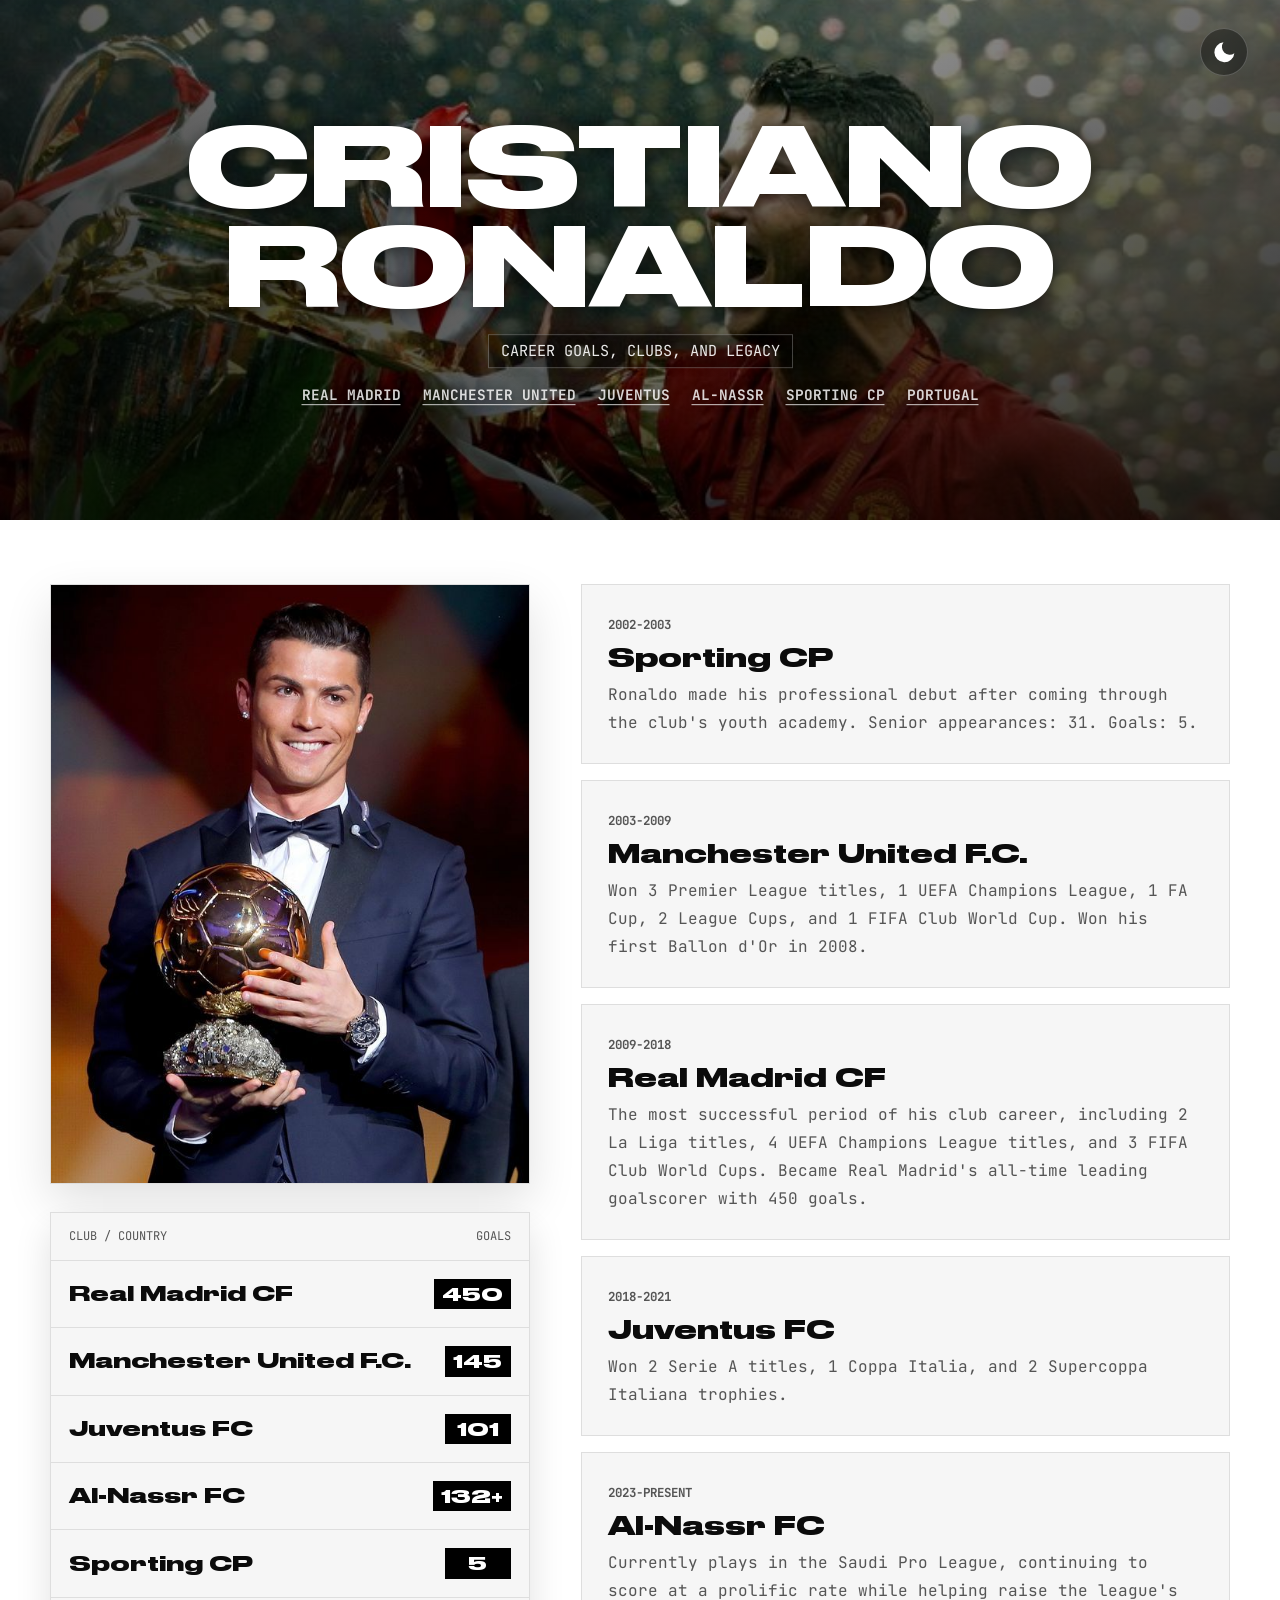
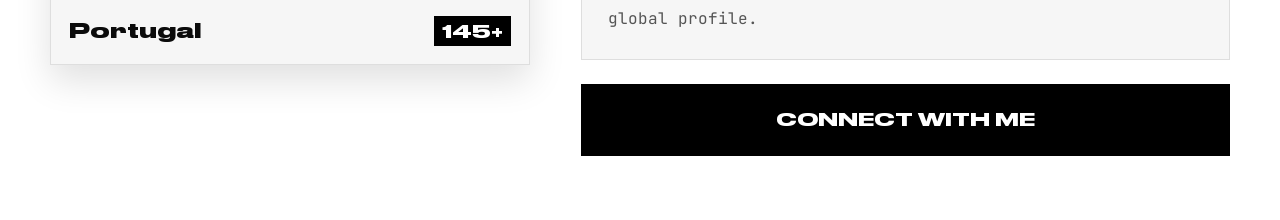
==== index.html @ 419ab911 "done till rma" ====
<!DOCTYPE html>
<html lang="en">
    <head>
        <meta charset="utf-8">
        <meta http-equiv="X-UA-Compatible" content="IE=edge">
        <title>Cristiano Ronaldo</title>
        <meta name="description" content="Cristiano Ronaldo career profile">
        <meta name="viewport" content="width=device-width, initial-scale=1">
        <link rel="stylesheet" href="style.css">
        <link rel="preconnect" href="https://fonts.googleapis.com">
        <link rel="preconnect" href="https://fonts.gstatic.com" crossorigin>
        <link href="https://fonts.googleapis.com/css2?family=JetBrains+Mono:ital,wght@0,100..800;1,100..800&display=swap" rel="stylesheet">
    </head>
    <body>
       <header class="hero">
        <div class="banner-container">
            <img src="public/rare pic.jpg" alt="Cristiano Ronaldo">
            <button class="theme-toggle" id="themeToggle" aria-label="Toggle dark mode">
                <svg class="sun-icon" viewBox="0 0 24 24" fill="none" stroke="currentColor" stroke-width="2">
                    <circle cx="12" cy="12" r="5"></circle>
                    <line x1="12" y1="1" x2="12" y2="3"></line>
                    <line x1="12" y1="21" x2="12" y2="23"></line>
                    <line x1="4.22" y1="4.22" x2="5.64" y2="5.64"></line>
                    <line x1="18.36" y1="18.36" x2="19.78" y2="19.78"></line>
                    <line x1="1" y1="12" x2="3" y2="12"></line>
                    <line x1="21" y1="12" x2="23" y2="12"></line>
                    <line x1="4.22" y1="19.78" x2="5.64" y2="18.36"></line>
                    <line x1="18.36" y1="5.64" x2="19.78" y2="4.22"></line>
                </svg>
                <svg class="moon-icon" viewBox="0 0 24 24" fill="currentColor">
                    <path d="M21 12.79A9 9 0 1 1 11.21 3 7 7 0 0 0 21 12.79z"></path>
                </svg>
            </button>
        </div>

        <div class="title-container">
            <h1>Cristiano Ronaldo</h1>
            <p>Career goals, clubs, and legacy</p>
            <div class="hero-teams" aria-label="Cristiano Ronaldo clubs and country">
                <a href="real-madrid.html">Real Madrid</a>
                <span>Manchester United</span>
                <span>Juventus</span>
                <span>Al-Nassr</span>
                <span>Sporting CP</span>
                <span>Portugal</span>
            </div>
        </div>
       </header>

        <main class="section-contanier">
       <section class="information">
        <img src="public/cr7.jpg" alt="Cristiano Ronaldo portrait">

        <div class="abouthim">
            <div class="stats-heading">
                <span>Goals</span>
                <span>Club / Country</span>
            </div>
            <div class="stat-row">
                <h1>Real Madrid CF</h1>
                <span class="goals">450</span>
            </div>
            <div class="stat-row">
                <h1>Manchester United F.C.</h1>
                <span class="goals">145</span>
            </div>
            <div class="stat-row">
                <h1>Juventus FC</h1>
                <span class="goals">101</span>
            </div>
            <div class="stat-row">
                <h1>Al-Nassr FC</h1>
                <span class="goals">132+</span>
            </div>
            <div class="stat-row">
                <h1>Sporting CP</h1>
                <span class="goals">5</span>
            </div>
            <div class="stat-row">
                <h1>Portugal</h1>
                <span class="goals">145+</span>
            </div>
        </div>
        </section>

       <section class="menu">
            <article class="career-item">
                <span class="years">2002-2003</span>
                <h1>Sporting CP</h1>
                <p>Ronaldo made his professional debut after coming through the club's youth academy. Senior appearances: 31. Goals: 5.</p>
            </article>

            <article class="career-item">
                <span class="years">2003-2009</span>
                <h1>Manchester United F.C.</h1>
                <p>Won 3 Premier League titles, 1 UEFA Champions League, 1 FA Cup, 2 League Cups, and 1 FIFA Club World Cup. Won his first Ballon d'Or in 2008.</p>
            </article>

            <article class="career-item">
                <span class="years">2009-2018</span>
                <h1>Real Madrid CF</h1>
                <p>The most successful period of his club career, including 2 La Liga titles, 4 UEFA Champions League titles, and 3 FIFA Club World Cups. Became Real Madrid's all-time leading goalscorer with 450 goals.</p>
            </article>

            <article class="career-item">
                <span class="years">2018-2021</span>
                <h1>Juventus FC</h1>
                <p>Won 2 Serie A titles, 1 Coppa Italia, and 2 Supercoppa Italiana trophies.</p>
            </article>

            <article class="career-item">
                <span class="years">2023-Present</span>
                <h1>Al-Nassr FC</h1>
                <p>Currently plays in the Saudi Pro League, continuing to score at a prolific rate while helping raise the league's global profile.</p>
            </article>

            <footer>
                <a href="https://sarthik-linktree.netlify.app/" target="_blank">connect with me</a>
            </footer>
       </section>
        </main>

        <script src="script.js"></script>
   </body>
</html>
---- style.css ----
:root {
    --bg-primary: #fff;
    --bg-secondary: #f6f6f6;
    --bg-tertiary: #ededed;
    --text-primary: #0b0b0b;
    --text-secondary: #555;
    --text-tertiary: #333;
    --border-color: #dedede;
    --banner-bg: #000;
    --banner-hover: #242424;
    --banner-text: #fff;
    --shadow-color: rgba(0, 0, 0, 0.12);
}

@media (prefers-color-scheme: dark) {
    :root {
        --bg-primary: #111;
        --bg-secondary: #191919;
        --bg-tertiary: #242424;
        --text-primary: #f5f5f5;
        --text-secondary: #b8b8b8;
        --text-tertiary: #d7d7d7;
        --border-color: #303030;
        --banner-bg: #050505;
        --banner-hover: #1b1b1b;
        --banner-text: #fff;
        --shadow-color: rgba(0, 0, 0, 0.35);
    }
}

html[data-theme="dark"] {
    --bg-primary: #111;
    --bg-secondary: #191919;
    --bg-tertiary: #242424;
    --text-primary: #f5f5f5;
    --text-secondary: #b8b8b8;
    --text-tertiary: #d7d7d7;
    --border-color: #303030;
    --banner-bg: #050505;
    --banner-hover: #1b1b1b;
    --banner-text: #fff;
    --shadow-color: rgba(0, 0, 0, 0.35);
}

html[data-theme="light"] {
    --bg-primary: #fff;
    --bg-secondary: #f6f6f6;
    --bg-tertiary: #ededed;
    --text-primary: #0b0b0b;
    --text-secondary: #555;
    --text-tertiary: #333;
    --border-color: #dedede;
    --banner-bg: #000;
    --banner-hover: #242424;
    --banner-text: #fff;
    --shadow-color: rgba(0, 0, 0, 0.12);
}

* {
    margin: 0;
    padding: 0;
    box-sizing: border-box;
}

@font-face {
    font-family: "MyCustomFont";
    src: url(fonts/Druk-Wide-Bold.ttf);
    font-style: normal;
}

html {
    font-size: 16px;
}

body {
    overflow-x: hidden;
    background-color: var(--bg-primary);
    color: var(--text-primary);
    font-family: "JetBrains Mono", monospace;
    line-height: 1.6;
    transition: background-color 0.3s ease, color 0.3s ease;
}

.hero {
    width: 100%;
    min-height: clamp(260px, 42vw, 520px);
    position: relative;
    isolation: isolate;
    overflow: hidden;
    background-color: var(--banner-bg);
}

.banner-container {
    position: absolute;
    inset: 0;
    overflow: hidden;
}

.banner-container::after {
    content: "";
    position: absolute;
    inset: 0;
    background:
        linear-gradient(180deg, rgba(0, 0, 0, 0.25), rgba(0, 0, 0, 0.68)),
        linear-gradient(90deg, rgba(0, 0, 0, 0.55), rgba(0, 0, 0, 0.08), rgba(0, 0, 0, 0.45));
}

.banner-container img {
    width: 100%;
    height: 100%;
    display: block;
    object-fit: cover;
    object-position: center 24%;
    filter: saturate(0.9) contrast(1.05);
}

.theme-toggle {
    position: absolute;
    right: clamp(14px, 3vw, 32px);
    top: clamp(14px, 3vw, 28px);
    width: clamp(38px, 5vw, 48px);
    height: clamp(38px, 5vw, 48px);
    display: flex;
    align-items: center;
    justify-content: center;
    border: 1px solid rgba(255, 255, 255, 0.22);
    border-radius: 50%;
    background: rgba(0, 0, 0, 0.38);
    color: var(--banner-text);
    cursor: pointer;
    z-index: 10;
    padding: 0;
    backdrop-filter: blur(8px);
    transition: background-color 0.3s ease, transform 0.3s ease, border-color 0.3s ease;
}

.theme-toggle:hover {
    background-color: var(--banner-hover);
    border-color: rgba(255, 255, 255, 0.45);
    transform: translateY(-1px);
}

.theme-toggle svg {
    width: 58%;
    height: 58%;
}

.theme-toggle .sun-icon {
    display: none;
}

.theme-toggle .moon-icon {
    display: block;
}

html[data-theme="dark"] .theme-toggle .sun-icon {
    display: block;
}

html[data-theme="dark"] .theme-toggle .moon-icon {
    display: none;
}

.title-container {
    position: absolute;
    left: 50%;
    top: 50%;
    width: min(920px, calc(100% - 32px));
    transform: translate(-50%, -50%);
    z-index: 5;
    color: var(--banner-text);
    text-align: center;
    text-shadow: 0 3px 18px rgba(0, 0, 0, 0.55);
}

.title-container h1 {
    margin: 0;
    font-family: "MyCustomFont";
    font-size: clamp(2.1rem, 9vw, 6.8rem);
    font-weight: bolder;
    line-height: 0.92;
    letter-spacing: 0;
    text-transform: uppercase;
}

.title-container p {
    width: fit-content;
    max-width: 100%;
    margin: clamp(12px, 2vw, 18px) auto 0;
    padding: 7px 12px;
    border: 1px solid rgba(255, 255, 255, 0.25);
    background: rgba(0, 0, 0, 0.32);
    color: rgba(255, 255, 255, 0.9);
    font-size: clamp(0.72rem, 1.8vw, 0.95rem);
    line-height: 1.2;
    text-transform: uppercase;
    letter-spacing: 0;
}

.hero-teams {
    display: flex;
    justify-content: center;
    align-items: center;
    flex-wrap: wrap;
    gap: 8px clamp(12px, 2vw, 22px);
    margin-top: clamp(12px, 2vw, 18px);
}

.hero-teams span,
.hero-teams a {
    color: rgba(255, 255, 255, 0.82);
    font-size: clamp(0.68rem, 1.7vw, 0.9rem);
    font-weight: 700;
    line-height: 1.2;
    text-transform: uppercase;
    text-decoration: underline;
    text-decoration-thickness: 1px;
    text-underline-offset: 4px;
    text-shadow: 0 2px 10px rgba(0, 0, 0, 0.5);
    cursor: pointer;
    transition: color 0.25s ease, text-underline-offset 0.25s ease, opacity 0.25s ease;
}

.hero-teams span:hover,
.hero-teams a:hover {
    color: #fff;
    opacity: 0.9;
    text-decoration: none;
}

.club-page {
    width: min(1120px, calc(100% - 32px));
    margin: 0 auto;
    padding: clamp(22px, 5vw, 56px) 0;
}

.back-link {
    display: inline-block;
    margin-bottom: clamp(18px, 3vw, 30px);
    color: var(--text-secondary);
    font-size: 0.82rem;
    font-weight: 700;
    text-transform: uppercase;
    text-decoration: underline;
    text-underline-offset: 4px;
    transition: color 0.25s ease;
}

.back-link:hover {
    color: var(--text-primary);
}

.club-hero {
    display: grid;
    grid-template-columns: minmax(280px, 0.95fr) minmax(0, 1.05fr);
    gap: clamp(24px, 5vw, 58px);
    align-items: center;
}

.club-hero img {
    width: 100%;
    aspect-ratio: 4 / 5;
    display: block;
    object-fit: cover;
    object-position: center top;
    border: 1px solid var(--border-color);
    box-shadow: 0 18px 44px var(--shadow-color);
}

.club-kicker {
    display: inline-block;
    margin-bottom: 14px;
    color: var(--text-secondary);
    font-size: clamp(0.78rem, 1.5vw, 0.95rem);
    font-weight: 800;
    text-transform: uppercase;
}

.club-summary h1 {
    color: var(--text-primary);
    font-family: "MyCustomFont";
    font-size: clamp(2.2rem, 7vw, 5.6rem);
    line-height: 0.95;
    text-transform: uppercase;
}

.club-summary p {
    max-width: 48ch;
    margin-top: 18px;
    color: var(--text-secondary);
    font-size: clamp(0.95rem, 1.8vw, 1.1rem);
}

.stats-table-section {
    margin-top: clamp(28px, 5vw, 56px);
    overflow-x: auto;
    border: 1px solid var(--border-color);
    background-color: var(--bg-secondary);
    box-shadow: 0 16px 34px var(--shadow-color);
}

.stats-table {
    width: 100%;
    border-collapse: collapse;
    min-width: 480px;
}

.stats-table th,
.stats-table td {
    padding: clamp(13px, 2vw, 18px);
    border-bottom: 1px solid var(--border-color);
    text-align: left;
}

.stats-table th {
    color: var(--text-primary);
    font-family: "MyCustomFont";
    font-size: clamp(0.92rem, 2vw, 1.15rem);
    text-transform: uppercase;
}

.stats-table td {
    color: var(--text-secondary);
    font-size: clamp(0.9rem, 1.7vw, 1rem);
}

.stats-table th:last-child,
.stats-table td:last-child {
    text-align: right;
}

.stats-table tbody tr:last-child td {
    border-bottom: none;
}

.stats-table strong {
    color: var(--text-primary);
}

.section-contanier {
    width: min(1180px, calc(100% - 32px));
    margin: 0 auto;
    padding: clamp(28px, 5vw, 64px) 0;
    display: grid;
    grid-template-columns: minmax(280px, 0.85fr) minmax(0, 1.15fr);
    gap: clamp(24px, 4vw, 54px);
    align-items: start;
}

section {
    min-width: 0;
}

.information {
    position: sticky;
    top: 24px;
    display: flex;
    flex-direction: column;
    gap: clamp(18px, 3vw, 28px);
}

.information img {
    display: block;
    width: 100%;
    aspect-ratio: 4 / 5;
    object-fit: cover;
    object-position: center top;
    border: 1px solid var(--border-color);
    box-shadow: 0 18px 44px var(--shadow-color);
}

.abouthim {
    width: 100%;
    border: 1px solid var(--border-color);
    background-color: var(--bg-secondary);
    box-shadow: 0 16px 34px var(--shadow-color);
    transition: background-color 0.3s ease, border-color 0.3s ease;
}

.stats-heading,
.stat-row {
    display: grid;
    grid-template-columns: 1fr auto;
    align-items: center;
    gap: 18px;
}

.stats-heading {
    padding: 14px 18px;
    border-bottom: 1px solid var(--border-color);
    color: var(--text-secondary);
    font-size: 0.75rem;
    text-transform: uppercase;
}

.stats-heading span:first-child {
    grid-column: 2;
    grid-row: 1;
}

.stats-heading span:last-child {
    grid-column: 1;
    grid-row: 1;
}

.stat-row {
    padding: 18px;
    border-bottom: 1px solid var(--border-color);
}

.stat-row:last-child {
    border-bottom: none;
}

.stat-row h1 {
    color: var(--text-primary);
    font-family: "MyCustomFont";
    font-size: clamp(0.9rem, 2.1vw, 1.25rem);
    font-weight: bolder;
    line-height: 1.1;
}

.goals {
    min-width: 66px;
    padding: 6px 8px;
    background-color: var(--banner-bg);
    color: var(--banner-text);
    font-family: "MyCustomFont";
    font-size: clamp(0.92rem, 2vw, 1.15rem);
    line-height: 1;
    text-align: center;
}

.menu {
    display: flex;
    flex-direction: column;
    gap: 16px;
}

.career-item {
    position: relative;
    padding: clamp(18px, 3vw, 26px);
    border: 1px solid var(--border-color);
    background-color: var(--bg-secondary);
    transition: background-color 0.3s ease, border-color 0.3s ease, transform 0.3s ease;
}

.career-item:hover {
    transform: translateY(-2px);
}

.years {
    display: inline-block;
    margin-bottom: 10px;
    color: var(--text-secondary);
    font-size: 0.78rem;
    font-weight: 700;
    text-transform: uppercase;
}

.career-item h1 {
    margin-bottom: 10px;
    color: var(--text-primary);
    font-family: "MyCustomFont";
    font-size: clamp(1.1rem, 3vw, 1.55rem);
    line-height: 1.05;
}

.career-item p {
    max-width: 68ch;
    color: var(--text-secondary);
    font-size: clamp(0.9rem, 1.6vw, 1rem);
    line-height: 1.75;
}

footer {
    display: flex;
    justify-content: center;
    align-items: center;
    background-color: var(--banner-bg);
    width: 100%;
    padding: clamp(16px, 3vw, 22px);
    margin-top: 8px;
    font-family: "MyCustomFont";
    font-size: clamp(0.9rem, 2vw, 1.1rem);
    font-weight: bolder;
    text-transform: uppercase;
    transition: background-color 0.3s ease;
}

footer:hover {
    background-color: var(--banner-hover);
}

footer a {
    color: var(--banner-text);
    text-decoration: none;
}

@media (max-width: 900px) {
    .hero {
        min-height: clamp(240px, 58vw, 420px);
    }

    .section-contanier {
        grid-template-columns: 1fr;
        width: min(720px, calc(100% - 28px));
    }

    .information {
        position: static;
    }

    .information img {
        aspect-ratio: 16 / 10;
    }
}

@media (max-width: 560px) {
    .hero {
        min-height: 300px;
    }

    .banner-container img {
        object-position: center top;
    }

    .title-container {
        width: calc(100% - 24px);
    }

    .title-container h1 {
        font-size: clamp(2rem, 13vw, 3.6rem);
    }

    .title-container p {
        font-size: 0.68rem;
    }

    .hero-teams {
        gap: 7px;
        margin-top: 12px;
    }

    .hero-teams span,
    .hero-teams a {
        font-size: 0.62rem;
    }

    .theme-toggle {
        right: 12px;
        top: 12px;
        width: 38px;
        height: 38px;
    }

    .section-contanier {
        width: min(100% - 22px, 520px);
        padding: 24px 0;
        gap: 22px;
    }

    .information img {
        aspect-ratio: 1 / 1;
    }

    .stats-heading,
    .stat-row {
        gap: 12px;
    }

    .stats-heading,
    .stat-row,
    .career-item {
        padding: 15px;
    }

    .goals {
        min-width: 58px;
    }
}

@media (max-width: 760px) {
    .club-hero {
        grid-template-columns: 1fr;
    }

    .club-hero img {
        aspect-ratio: 16 / 11;
    }
}

@media (max-width: 380px) {
    .title-container h1 {
        font-size: clamp(1.7rem, 12vw, 2.6rem);
    }

    .stat-row h1,
    .career-item h1 {
        overflow-wrap: anywhere;
    }
}
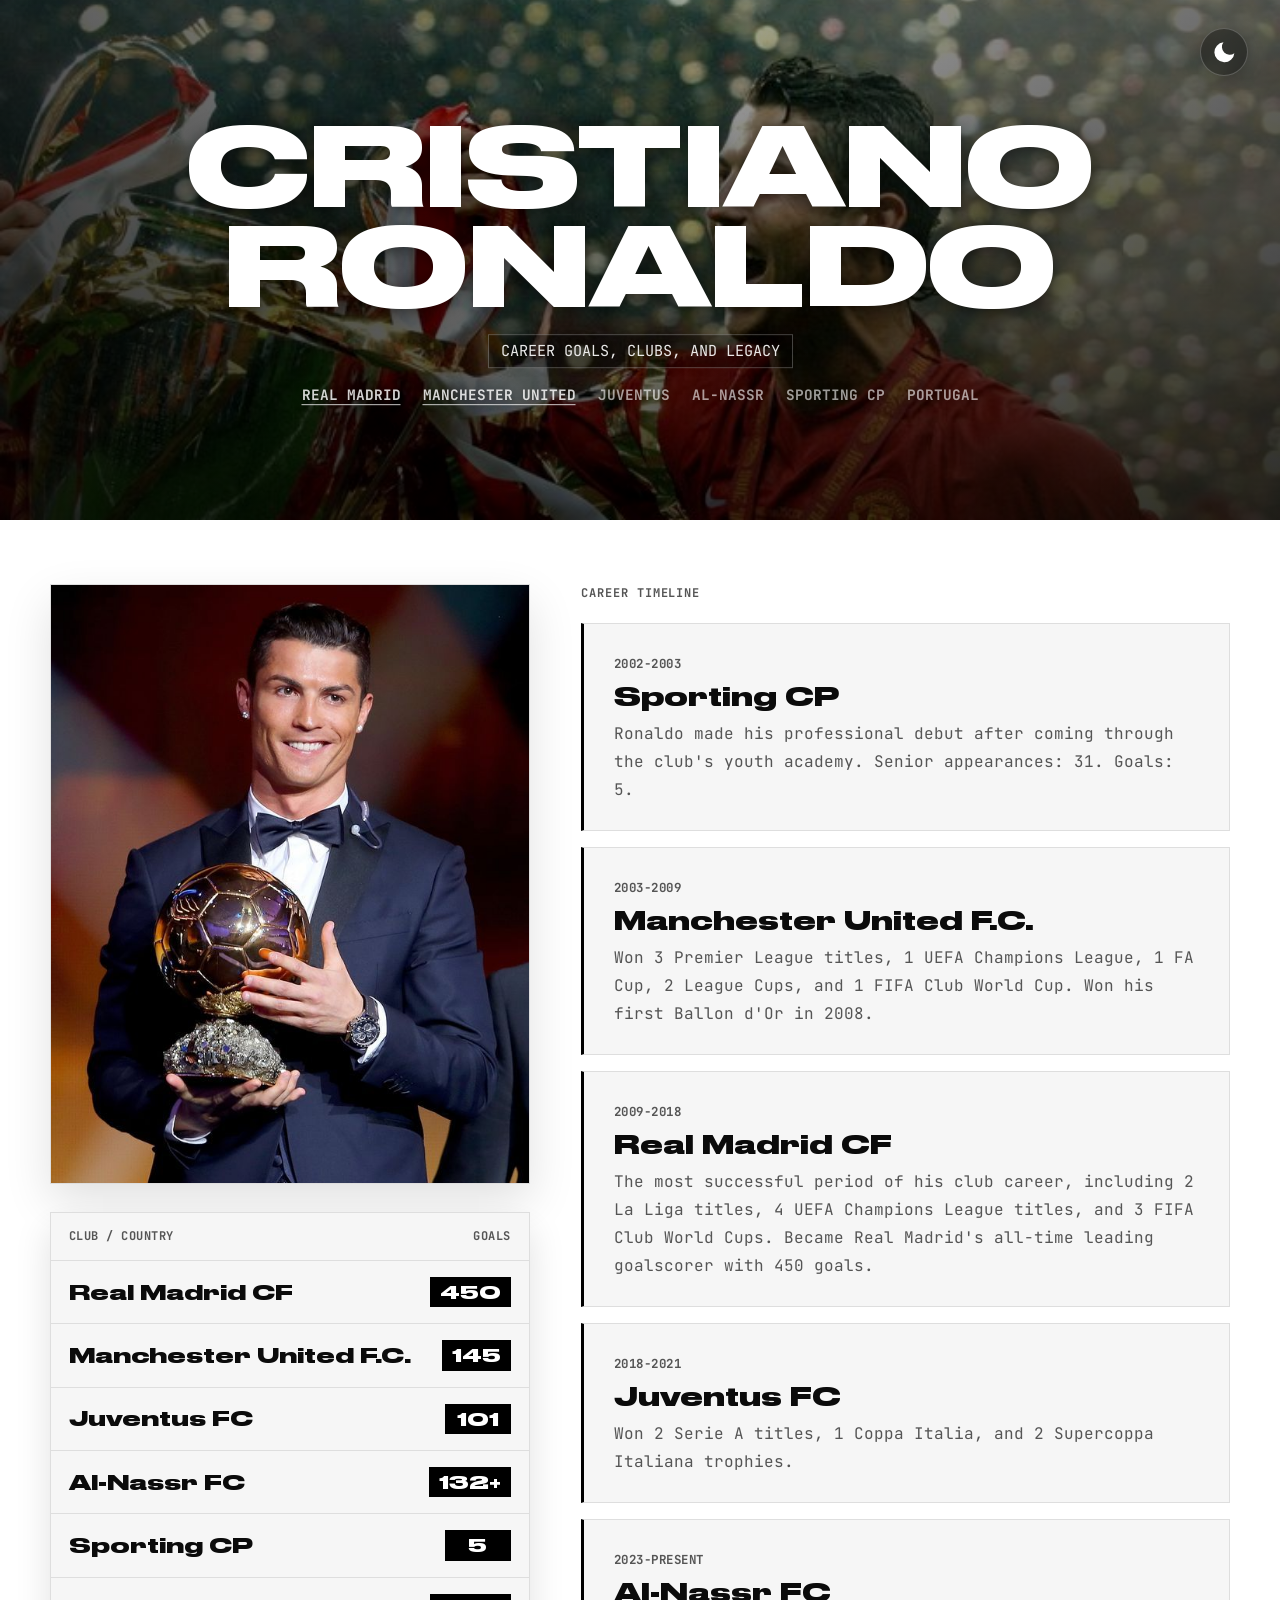
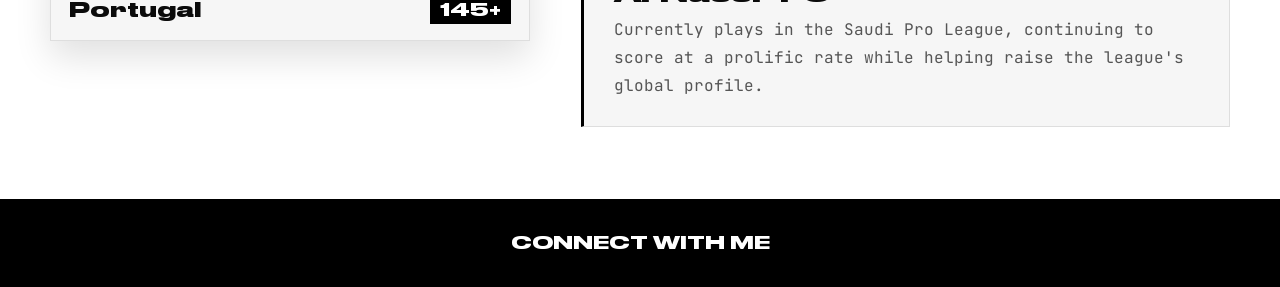
==== commit cf087b4a: "small changes with man u" ====
--- a/index.html
+++ b/index.html
@@ -5,7 +5,7 @@
         <meta http-equiv="X-UA-Compatible" content="IE=edge">
         <title>Cristiano Ronaldo</title>
         <meta name="description" content="Cristiano Ronaldo career profile">
-        <meta name="viewport" content="width=device-width, initial-scale=1">
+        <meta name="viewport" content="width=device-width, initial-scale=1, viewport-fit=cover">
         <link rel="stylesheet" href="style.css">
         <link rel="preconnect" href="https://fonts.googleapis.com">
         <link rel="preconnect" href="https://fonts.gstatic.com" crossorigin>
@@ -38,7 +38,7 @@
             <p>Career goals, clubs, and legacy</p>
             <div class="hero-teams" aria-label="Cristiano Ronaldo clubs and country">
                 <a href="real-madrid.html">Real Madrid</a>
-                <span>Manchester United</span>
+                <a href="manchester-united.html">Manchester United</a>
                 <span>Juventus</span>
                 <span>Al-Nassr</span>
                 <span>Sporting CP</span>
@@ -47,78 +47,80 @@
         </div>
        </header>
 
-        <main class="section-contanier">
+        <main class="section-container">
        <section class="information">
         <img src="public/cr7.jpg" alt="Cristiano Ronaldo portrait">
 
         <div class="abouthim">
             <div class="stats-heading">
+                <span>Club / Country</span>
                 <span>Goals</span>
-                <span>Club / Country</span>
             </div>
             <div class="stat-row">
-                <h1>Real Madrid CF</h1>
+                <h3>Real Madrid CF</h3>
                 <span class="goals">450</span>
             </div>
             <div class="stat-row">
-                <h1>Manchester United F.C.</h1>
+                <h3>Manchester United F.C.</h3>
                 <span class="goals">145</span>
             </div>
             <div class="stat-row">
-                <h1>Juventus FC</h1>
+                <h3>Juventus FC</h3>
                 <span class="goals">101</span>
             </div>
             <div class="stat-row">
-                <h1>Al-Nassr FC</h1>
+                <h3>Al-Nassr FC</h3>
                 <span class="goals">132+</span>
             </div>
             <div class="stat-row">
-                <h1>Sporting CP</h1>
+                <h3>Sporting CP</h3>
                 <span class="goals">5</span>
             </div>
             <div class="stat-row">
-                <h1>Portugal</h1>
+                <h3>Portugal</h3>
                 <span class="goals">145+</span>
             </div>
         </div>
         </section>
 
        <section class="menu">
+            <p class="menu-heading">Career timeline</p>
+
             <article class="career-item">
                 <span class="years">2002-2003</span>
-                <h1>Sporting CP</h1>
+                <h2>Sporting CP</h2>
                 <p>Ronaldo made his professional debut after coming through the club's youth academy. Senior appearances: 31. Goals: 5.</p>
             </article>
 
             <article class="career-item">
                 <span class="years">2003-2009</span>
-                <h1>Manchester United F.C.</h1>
+                <h2>Manchester United F.C.</h2>
                 <p>Won 3 Premier League titles, 1 UEFA Champions League, 1 FA Cup, 2 League Cups, and 1 FIFA Club World Cup. Won his first Ballon d'Or in 2008.</p>
             </article>
 
             <article class="career-item">
                 <span class="years">2009-2018</span>
-                <h1>Real Madrid CF</h1>
+                <h2>Real Madrid CF</h2>
                 <p>The most successful period of his club career, including 2 La Liga titles, 4 UEFA Champions League titles, and 3 FIFA Club World Cups. Became Real Madrid's all-time leading goalscorer with 450 goals.</p>
             </article>
 
             <article class="career-item">
                 <span class="years">2018-2021</span>
-                <h1>Juventus FC</h1>
+                <h2>Juventus FC</h2>
                 <p>Won 2 Serie A titles, 1 Coppa Italia, and 2 Supercoppa Italiana trophies.</p>
             </article>
 
             <article class="career-item">
                 <span class="years">2023-Present</span>
-                <h1>Al-Nassr FC</h1>
+                <h2>Al-Nassr FC</h2>
                 <p>Currently plays in the Saudi Pro League, continuing to score at a prolific rate while helping raise the league's global profile.</p>
             </article>
-
-            <footer>
-                <a href="https://sarthik-linktree.netlify.app/" target="_blank">connect with me</a>
-            </footer>
        </section>
         </main>
+
+        <footer class="site-footer">
+            <a href="https://sarthik-linktree.netlify.app/" target="_blank" rel="noopener noreferrer">connect with me</a>
+        </footer>
 
         <script src="script.js"></script>
    </body>
--- a/style.css
+++ b/style.css
@@ -1,86 +1,6 @@
-:root {
-    --bg-primary: #fff;
-    --bg-secondary: #f6f6f6;
-    --bg-tertiary: #ededed;
-    --text-primary: #0b0b0b;
-    --text-secondary: #555;
-    --text-tertiary: #333;
-    --border-color: #dedede;
-    --banner-bg: #000;
-    --banner-hover: #242424;
-    --banner-text: #fff;
-    --shadow-color: rgba(0, 0, 0, 0.12);
-}
-
-@media (prefers-color-scheme: dark) {
-    :root {
-        --bg-primary: #111;
-        --bg-secondary: #191919;
-        --bg-tertiary: #242424;
-        --text-primary: #f5f5f5;
-        --text-secondary: #b8b8b8;
-        --text-tertiary: #d7d7d7;
-        --border-color: #303030;
-        --banner-bg: #050505;
-        --banner-hover: #1b1b1b;
-        --banner-text: #fff;
-        --shadow-color: rgba(0, 0, 0, 0.35);
-    }
-}
-
-html[data-theme="dark"] {
-    --bg-primary: #111;
-    --bg-secondary: #191919;
-    --bg-tertiary: #242424;
-    --text-primary: #f5f5f5;
-    --text-secondary: #b8b8b8;
-    --text-tertiary: #d7d7d7;
-    --border-color: #303030;
-    --banner-bg: #050505;
-    --banner-hover: #1b1b1b;
-    --banner-text: #fff;
-    --shadow-color: rgba(0, 0, 0, 0.35);
-}
-
-html[data-theme="light"] {
-    --bg-primary: #fff;
-    --bg-secondary: #f6f6f6;
-    --bg-tertiary: #ededed;
-    --text-primary: #0b0b0b;
-    --text-secondary: #555;
-    --text-tertiary: #333;
-    --border-color: #dedede;
-    --banner-bg: #000;
-    --banner-hover: #242424;
-    --banner-text: #fff;
-    --shadow-color: rgba(0, 0, 0, 0.12);
-}
-
-* {
-    margin: 0;
-    padding: 0;
-    box-sizing: border-box;
-}
-
-@font-face {
-    font-family: "MyCustomFont";
-    src: url(fonts/Druk-Wide-Bold.ttf);
-    font-style: normal;
-}
-
-html {
-    font-size: 16px;
-}
-
-body {
-    overflow-x: hidden;
-    background-color: var(--bg-primary);
-    color: var(--text-primary);
-    font-family: "JetBrains Mono", monospace;
-    line-height: 1.6;
-    transition: background-color 0.3s ease, color 0.3s ease;
-}
-
+@import url("base.css");
+
+/* ── Hero banner ── */
 .hero {
     width: 100%;
     min-height: clamp(260px, 42vw, 520px);
@@ -114,58 +34,24 @@
     filter: saturate(0.9) contrast(1.05);
 }
 
-.theme-toggle {
-    position: absolute;
-    right: clamp(14px, 3vw, 32px);
-    top: clamp(14px, 3vw, 28px);
-    width: clamp(38px, 5vw, 48px);
-    height: clamp(38px, 5vw, 48px);
-    display: flex;
-    align-items: center;
-    justify-content: center;
-    border: 1px solid rgba(255, 255, 255, 0.22);
-    border-radius: 50%;
+.hero .theme-toggle {
+    border-color: rgba(255, 255, 255, 0.22);
     background: rgba(0, 0, 0, 0.38);
-    color: var(--banner-text);
-    cursor: pointer;
-    z-index: 10;
-    padding: 0;
-    backdrop-filter: blur(8px);
-    transition: background-color 0.3s ease, transform 0.3s ease, border-color 0.3s ease;
-}
-
-.theme-toggle:hover {
-    background-color: var(--banner-hover);
+    color: #fff;
+    box-shadow: 0 4px 16px rgba(0, 0, 0, 0.25);
+}
+
+.hero .theme-toggle:hover {
+    background-color: rgba(0, 0, 0, 0.6);
     border-color: rgba(255, 255, 255, 0.45);
-    transform: translateY(-1px);
-}
-
-.theme-toggle svg {
-    width: 58%;
-    height: 58%;
-}
-
-.theme-toggle .sun-icon {
-    display: none;
-}
-
-.theme-toggle .moon-icon {
-    display: block;
-}
-
-html[data-theme="dark"] .theme-toggle .sun-icon {
-    display: block;
-}
-
-html[data-theme="dark"] .theme-toggle .moon-icon {
-    display: none;
-}
-
+}
+
+/* ── Hero title overlay ── */
 .title-container {
     position: absolute;
     left: 50%;
     top: 50%;
-    width: min(920px, calc(100% - 32px));
+    width: min(920px, calc(100% - var(--page-gutter)));
     transform: translate(-50%, -50%);
     z-index: 5;
     color: var(--banner-text);
@@ -213,144 +99,45 @@
     font-weight: 700;
     line-height: 1.2;
     text-transform: uppercase;
+    text-shadow: 0 2px 10px rgba(0, 0, 0, 0.5);
+    transition: color 0.25s ease, opacity 0.25s ease;
+}
+
+.hero-teams span {
+    opacity: 0.72;
+    cursor: default;
+}
+
+.hero-teams a {
     text-decoration: underline;
     text-decoration-thickness: 1px;
     text-underline-offset: 4px;
-    text-shadow: 0 2px 10px rgba(0, 0, 0, 0.5);
     cursor: pointer;
-    transition: color 0.25s ease, text-underline-offset 0.25s ease, opacity 0.25s ease;
-}
-
-.hero-teams span:hover,
+}
+
 .hero-teams a:hover {
     color: #fff;
-    opacity: 0.9;
+    opacity: 1;
     text-decoration: none;
 }
 
-.club-page {
-    width: min(1120px, calc(100% - 32px));
+/* ── Main content grid ── */
+.section-container {
+    width: min(1180px, calc(100% - var(--page-gutter)));
     margin: 0 auto;
-    padding: clamp(22px, 5vw, 56px) 0;
-}
-
-.back-link {
-    display: inline-block;
-    margin-bottom: clamp(18px, 3vw, 30px);
-    color: var(--text-secondary);
-    font-size: 0.82rem;
-    font-weight: 700;
-    text-transform: uppercase;
-    text-decoration: underline;
-    text-underline-offset: 4px;
-    transition: color 0.25s ease;
-}
-
-.back-link:hover {
-    color: var(--text-primary);
-}
-
-.club-hero {
-    display: grid;
-    grid-template-columns: minmax(280px, 0.95fr) minmax(0, 1.05fr);
-    gap: clamp(24px, 5vw, 58px);
-    align-items: center;
-}
-
-.club-hero img {
-    width: 100%;
-    aspect-ratio: 4 / 5;
-    display: block;
-    object-fit: cover;
-    object-position: center top;
-    border: 1px solid var(--border-color);
-    box-shadow: 0 18px 44px var(--shadow-color);
-}
-
-.club-kicker {
-    display: inline-block;
-    margin-bottom: 14px;
-    color: var(--text-secondary);
-    font-size: clamp(0.78rem, 1.5vw, 0.95rem);
-    font-weight: 800;
-    text-transform: uppercase;
-}
-
-.club-summary h1 {
-    color: var(--text-primary);
-    font-family: "MyCustomFont";
-    font-size: clamp(2.2rem, 7vw, 5.6rem);
-    line-height: 0.95;
-    text-transform: uppercase;
-}
-
-.club-summary p {
-    max-width: 48ch;
-    margin-top: 18px;
-    color: var(--text-secondary);
-    font-size: clamp(0.95rem, 1.8vw, 1.1rem);
-}
-
-.stats-table-section {
-    margin-top: clamp(28px, 5vw, 56px);
-    overflow-x: auto;
-    border: 1px solid var(--border-color);
-    background-color: var(--bg-secondary);
-    box-shadow: 0 16px 34px var(--shadow-color);
-}
-
-.stats-table {
-    width: 100%;
-    border-collapse: collapse;
-    min-width: 480px;
-}
-
-.stats-table th,
-.stats-table td {
-    padding: clamp(13px, 2vw, 18px);
-    border-bottom: 1px solid var(--border-color);
-    text-align: left;
-}
-
-.stats-table th {
-    color: var(--text-primary);
-    font-family: "MyCustomFont";
-    font-size: clamp(0.92rem, 2vw, 1.15rem);
-    text-transform: uppercase;
-}
-
-.stats-table td {
-    color: var(--text-secondary);
-    font-size: clamp(0.9rem, 1.7vw, 1rem);
-}
-
-.stats-table th:last-child,
-.stats-table td:last-child {
-    text-align: right;
-}
-
-.stats-table tbody tr:last-child td {
-    border-bottom: none;
-}
-
-.stats-table strong {
-    color: var(--text-primary);
-}
-
-.section-contanier {
-    width: min(1180px, calc(100% - 32px));
-    margin: 0 auto;
-    padding: clamp(28px, 5vw, 64px) 0;
+    padding: clamp(28px, 5vw, 64px) 0 clamp(36px, 6vw, 72px);
     display: grid;
     grid-template-columns: minmax(280px, 0.85fr) minmax(0, 1.15fr);
     gap: clamp(24px, 4vw, 54px);
     align-items: start;
+    animation: fadeInUp 0.65s 0.15s ease both;
 }
 
 section {
     min-width: 0;
 }
 
+/* ── Sticky info panel ── */
 .information {
     position: sticky;
     top: 24px;
@@ -362,6 +149,7 @@
 .information img {
     display: block;
     width: 100%;
+    max-width: 100%;
     aspect-ratio: 4 / 5;
     object-fit: cover;
     object-position: center top;
@@ -369,6 +157,7 @@
     box-shadow: 0 18px 44px var(--shadow-color);
 }
 
+/* ── Goals stats card ── */
 .abouthim {
     width: 100%;
     border: 1px solid var(--border-color);
@@ -380,7 +169,7 @@
 .stats-heading,
 .stat-row {
     display: grid;
-    grid-template-columns: 1fr auto;
+    grid-template-columns: minmax(0, 1fr) auto;
     align-items: center;
     gap: 18px;
 }
@@ -390,21 +179,17 @@
     border-bottom: 1px solid var(--border-color);
     color: var(--text-secondary);
     font-size: 0.75rem;
-    text-transform: uppercase;
-}
-
-.stats-heading span:first-child {
-    grid-column: 2;
-    grid-row: 1;
+    font-weight: 700;
+    text-transform: uppercase;
+    letter-spacing: 0.04em;
 }
 
 .stats-heading span:last-child {
-    grid-column: 1;
-    grid-row: 1;
+    text-align: right;
 }
 
 .stat-row {
-    padding: 18px;
+    padding: 16px 18px;
     border-bottom: 1px solid var(--border-color);
 }
 
@@ -412,41 +197,56 @@
     border-bottom: none;
 }
 
-.stat-row h1 {
+.stat-row h3 {
+    margin: 0;
     color: var(--text-primary);
     font-family: "MyCustomFont";
     font-size: clamp(0.9rem, 2.1vw, 1.25rem);
     font-weight: bolder;
-    line-height: 1.1;
+    line-height: 1.15;
 }
 
 .goals {
     min-width: 66px;
-    padding: 6px 8px;
+    padding: 6px 10px;
     background-color: var(--banner-bg);
     color: var(--banner-text);
     font-family: "MyCustomFont";
     font-size: clamp(0.92rem, 2vw, 1.15rem);
     line-height: 1;
     text-align: center;
-}
-
+    justify-self: end;
+}
+
+/* ── Career timeline ── */
 .menu {
     display: flex;
     flex-direction: column;
     gap: 16px;
 }
 
+.menu-heading {
+    margin: 0 0 4px;
+    color: var(--text-secondary);
+    font-size: 0.75rem;
+    font-weight: 700;
+    text-transform: uppercase;
+    letter-spacing: 0.08em;
+}
+
 .career-item {
     position: relative;
     padding: clamp(18px, 3vw, 26px);
+    padding-left: clamp(22px, 3vw, 30px);
     border: 1px solid var(--border-color);
+    border-left: 3px solid var(--banner-bg);
     background-color: var(--bg-secondary);
-    transition: background-color 0.3s ease, border-color 0.3s ease, transform 0.3s ease;
+    transition: background-color 0.3s ease, border-color 0.3s ease, transform 0.3s ease, box-shadow 0.3s ease;
 }
 
 .career-item:hover {
     transform: translateY(-2px);
+    box-shadow: 0 12px 28px var(--shadow-color);
 }
 
 .years {
@@ -456,10 +256,11 @@
     font-size: 0.78rem;
     font-weight: 700;
     text-transform: uppercase;
-}
-
-.career-item h1 {
-    margin-bottom: 10px;
+    letter-spacing: 0.04em;
+}
+
+.career-item h2 {
+    margin: 0 0 10px;
     color: var(--text-primary);
     font-family: "MyCustomFont";
     font-size: clamp(1.1rem, 3vw, 1.55rem);
@@ -467,20 +268,22 @@
 }
 
 .career-item p {
+    margin: 0;
     max-width: 68ch;
     color: var(--text-secondary);
     font-size: clamp(0.9rem, 1.6vw, 1rem);
     line-height: 1.75;
 }
 
-footer {
+/* ── Site footer ── */
+.site-footer {
     display: flex;
     justify-content: center;
     align-items: center;
     background-color: var(--banner-bg);
     width: 100%;
     padding: clamp(16px, 3vw, 22px);
-    margin-top: 8px;
+    padding-bottom: max(clamp(16px, 3vw, 22px), env(safe-area-inset-bottom));
     font-family: "MyCustomFont";
     font-size: clamp(0.9rem, 2vw, 1.1rem);
     font-weight: bolder;
@@ -488,37 +291,104 @@
     transition: background-color 0.3s ease;
 }
 
-footer:hover {
+.site-footer:hover {
     background-color: var(--banner-hover);
 }
 
-footer a {
+.site-footer a {
     color: var(--banner-text);
     text-decoration: none;
-}
-
+    padding: 8px 12px;
+}
+
+/* ── Touch devices: skip hover lift ── */
+@media (hover: none) {
+    .career-item:hover {
+        transform: none;
+        box-shadow: none;
+    }
+}
+
+/* ── Large desktop ── */
+@media (min-width: 1400px) {
+    .section-container {
+        width: min(1240px, calc(100% - 48px));
+    }
+
+    .title-container {
+        width: min(980px, calc(100% - 48px));
+    }
+}
+
+/* ── Laptop / small desktop ── */
+@media (max-width: 1200px) {
+    .section-container {
+        width: min(1080px, calc(100% - var(--page-gutter)));
+        gap: clamp(20px, 3vw, 40px);
+    }
+}
+
+/* ── Tablet landscape ── */
+@media (max-width: 1024px) {
+    .hero {
+        min-height: clamp(240px, 48vw, 460px);
+    }
+
+    .section-container {
+        grid-template-columns: minmax(240px, 0.9fr) minmax(0, 1.1fr);
+    }
+
+    .information {
+        top: 20px;
+    }
+}
+
+/* ── Tablet portrait ── */
 @media (max-width: 900px) {
     .hero {
         min-height: clamp(240px, 58vw, 420px);
     }
 
-    .section-contanier {
+    .section-container {
         grid-template-columns: 1fr;
-        width: min(720px, calc(100% - 28px));
+        width: min(720px, calc(100% - var(--page-gutter)));
+        padding-bottom: clamp(28px, 5vw, 48px);
     }
 
     .information {
         position: static;
+        display: grid;
+        grid-template-columns: minmax(0, 1fr) minmax(0, 1fr);
+        gap: clamp(16px, 3vw, 24px);
+        align-items: start;
+    }
+
+    .information img {
+        aspect-ratio: 3 / 4;
+        max-height: none;
+    }
+}
+
+/* ── Large phone / small tablet ── */
+@media (max-width: 768px) {
+    .title-container h1 {
+        font-size: clamp(2rem, 10vw, 4.5rem);
+    }
+
+    .information {
+        grid-template-columns: 1fr;
     }
 
     .information img {
         aspect-ratio: 16 / 10;
-    }
-}
-
+        max-height: 380px;
+    }
+}
+
+/* ── Mobile ── */
 @media (max-width: 560px) {
     .hero {
-        min-height: 300px;
+        min-height: clamp(260px, 72vw, 360px);
     }
 
     .banner-container img {
@@ -527,76 +397,139 @@
 
     .title-container {
         width: calc(100% - 24px);
+        top: 52%;
     }
 
     .title-container h1 {
-        font-size: clamp(2rem, 13vw, 3.6rem);
+        font-size: clamp(1.85rem, 11vw, 3.2rem);
+        line-height: 0.95;
     }
 
     .title-container p {
         font-size: 0.68rem;
+        padding: 6px 10px;
     }
 
     .hero-teams {
-        gap: 7px;
-        margin-top: 12px;
+        gap: 6px 10px;
+        margin-top: 10px;
     }
 
     .hero-teams span,
     .hero-teams a {
-        font-size: 0.62rem;
-    }
-
-    .theme-toggle {
-        right: 12px;
-        top: 12px;
-        width: 38px;
-        height: 38px;
-    }
-
-    .section-contanier {
-        width: min(100% - 22px, 520px);
-        padding: 24px 0;
-        gap: 22px;
+        font-size: 0.6rem;
+    }
+
+    .section-container {
+        width: calc(100% - var(--page-gutter));
+        max-width: 520px;
+        padding: 20px 0 28px;
+        gap: 20px;
     }
 
     .information img {
         aspect-ratio: 1 / 1;
+        max-height: none;
     }
 
     .stats-heading,
     .stat-row {
-        gap: 12px;
+        gap: 10px;
     }
 
     .stats-heading,
     .stat-row,
     .career-item {
-        padding: 15px;
+        padding: 14px;
+    }
+
+    .career-item {
+        padding-left: 16px;
+    }
+
+    .stat-row h3 {
+        font-size: clamp(0.82rem, 3.8vw, 1rem);
     }
 
     .goals {
-        min-width: 58px;
-    }
-}
-
-@media (max-width: 760px) {
-    .club-hero {
-        grid-template-columns: 1fr;
-    }
-
-    .club-hero img {
-        aspect-ratio: 16 / 11;
-    }
-}
-
+        min-width: 52px;
+        padding: 5px 8px;
+        font-size: 0.88rem;
+    }
+
+    .career-item h2 {
+        font-size: clamp(1rem, 5vw, 1.35rem);
+    }
+
+    .career-item p {
+        font-size: 0.88rem;
+        line-height: 1.65;
+    }
+}
+
+/* ── Small mobile ── */
 @media (max-width: 380px) {
+    .hero {
+        min-height: 240px;
+    }
+
     .title-container h1 {
-        font-size: clamp(1.7rem, 12vw, 2.6rem);
-    }
-
-    .stat-row h1,
-    .career-item h1 {
+        font-size: clamp(1.55rem, 10.5vw, 2.4rem);
+    }
+
+    .hero-teams span,
+    .hero-teams a {
+        font-size: 0.55rem;
+    }
+
+    .stat-row h3,
+    .career-item h2 {
         overflow-wrap: anywhere;
     }
-}
+
+    .stats-heading {
+        font-size: 0.68rem;
+    }
+}
+
+/* ── Very small screens ── */
+@media (max-width: 320px) {
+    .section-container {
+        width: calc(100% - 20px);
+    }
+
+    .title-container {
+        width: calc(100% - 16px);
+    }
+
+    .goals {
+        min-width: 46px;
+        font-size: 0.82rem;
+    }
+}
+
+/* ── Phone landscape ── */
+@media (max-height: 500px) and (orientation: landscape) {
+    .hero {
+        min-height: 100vh;
+        min-height: 100svh;
+        max-height: 420px;
+    }
+
+    .title-container {
+        top: 54%;
+    }
+
+    .title-container h1 {
+        font-size: clamp(1.6rem, 8vh, 3rem);
+    }
+
+    .title-container p,
+    .hero-teams {
+        display: none;
+    }
+
+    .section-container {
+        padding-top: 20px;
+    }
+}
